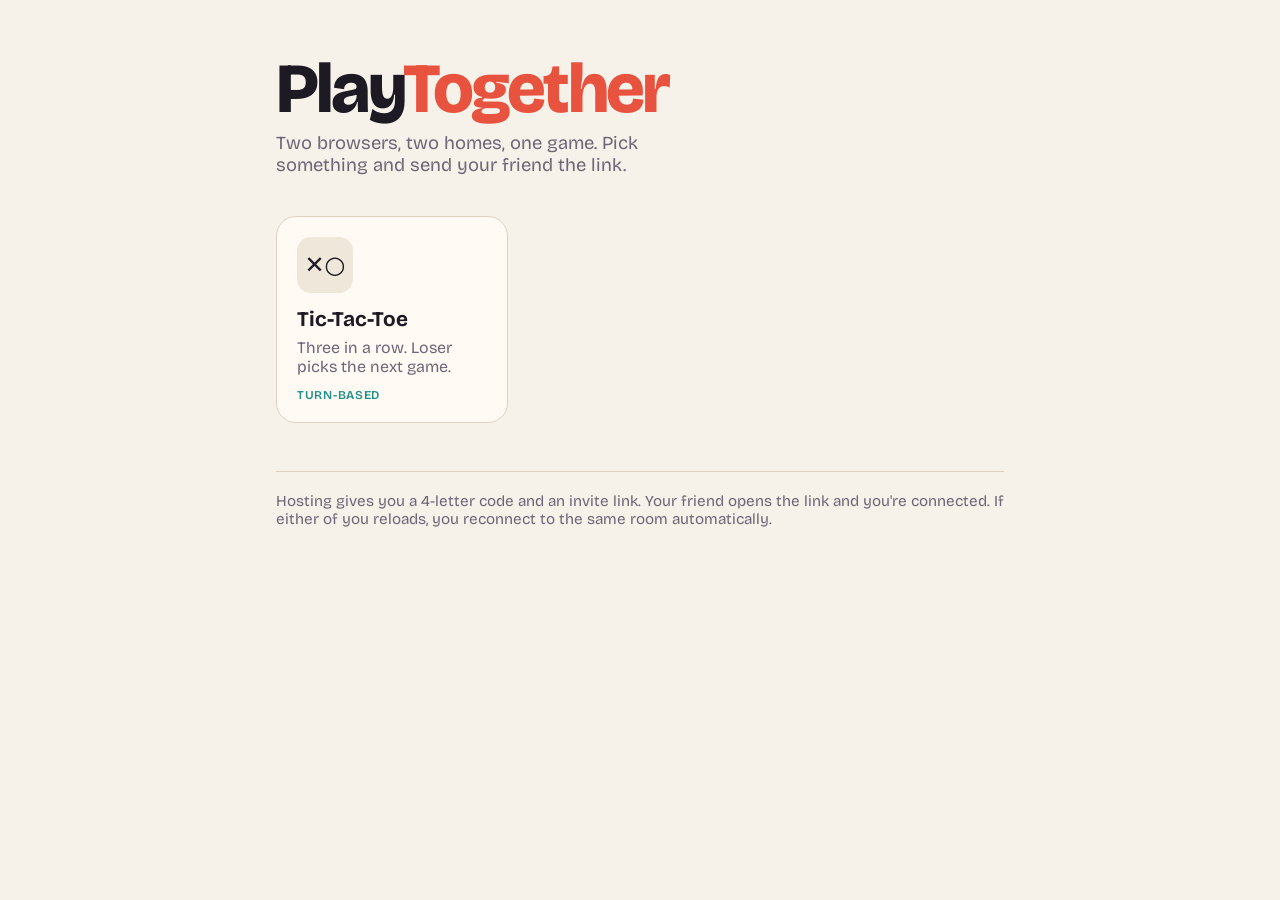
==== index.html @ 5e4cf5e5 "Add PlayTogether hub: lobby, shared PeerJS networking, Tic-Tac-Toe - shared/net.js: host/join overla" ====
<!doctype html>
<html lang="en">
<head>
  <meta charset="utf-8">
  <meta name="viewport" content="width=device-width, initial-scale=1">
  <title>PlayTogether</title>
  <link rel="stylesheet" href="shared/style.css">
  <style>
    .lobby { width: min(760px, 100%); margin: 0 auto; padding: 56px 16px 48px; }
    .lobby h1 { font-size: clamp(2.6rem, 9vw, 4.4rem); font-weight: 800; letter-spacing: -.04em; line-height: .95; margin: 0 0 .6rem; }
    .lobby h1 span { color: var(--accent); }
    .lobby .sub { color: var(--muted); font-size: 1.15rem; margin: 0 0 2.5rem; max-width: 34ch; }
    .grid { display: grid; grid-template-columns: repeat(auto-fill, minmax(220px, 1fr)); gap: 16px; }
    .tile {
      display: grid; gap: 6px; text-decoration: none; color: var(--ink);
      background: var(--surface); border: 1px solid var(--line); border-radius: 20px;
      padding: 20px; transition: transform .12s ease, box-shadow .12s ease;
    }
    .tile:hover { transform: translateY(-3px); box-shadow: var(--shadow); }
    .tile .icon {
      width: 56px; height: 56px; border-radius: 14px; display: grid; place-items: center;
      background: var(--surface-2); font-size: 1.5rem; font-weight: 800; margin-bottom: 8px;
    }
    .tile h2 { margin: 0; font-size: 1.3rem; }
    .tile p { margin: 0; color: var(--muted); }
    .tag { justify-self: start; font-size: .75rem; font-weight: 600; letter-spacing: .06em; text-transform: uppercase; color: var(--accent-2); margin-top: 6px; }
    .how { margin-top: 3rem; color: var(--muted); font-size: .95rem; border-top: 1px solid var(--line); padding-top: 1.2rem; }
  </style>
</head>
<body>
  <main class="lobby">
    <h1>Play<span>Together</span></h1>
    <p class="sub">Two browsers, two homes, one game. Pick something and send your friend the link.</p>
    <div class="grid" id="games"></div>
    <p class="how">Hosting gives you a 4-letter code and an invite link. Your friend opens the link and you're connected. If either of you reloads, you reconnect to the same room automatically.</p>
  </main>
  <script src="games/games.js"></script>
  <script>
    const grid = document.getElementById('games');
    for (const g of window.PT_GAMES || []) {
      const a = document.createElement('a');
      a.className = 'tile';
      a.href = 'games/' + g.id + '/';
      a.innerHTML = '<div class="icon"></div><h2></h2><p></p><span class="tag"></span>';
      a.querySelector('.icon').textContent = g.icon || '🎮';
      a.querySelector('h2').textContent = g.name;
      a.querySelector('p').textContent = g.blurb || '';
      a.querySelector('.tag').textContent = g.type || '';
      grid.appendChild(a);
    }
  </script>
</body>
</html>
---- shared/style.css ----
/* PlayTogether shared styles. Games link this and use the tokens below. */
@import url('https://fonts.googleapis.com/css2?family=Bricolage+Grotesque:opsz,wght@12..96,400;12..96,600;12..96,800&display=swap');

:root {
  --bg: #f6f1e9;
  --surface: #fffaf3;
  --surface-2: #efe7da;
  --ink: #1d1a24;
  --muted: #6d6676;
  --line: #ddd2c2;
  --accent: #e8533f;      /* player 1 / host */
  --accent-ink: #ffffff;
  --accent-2: #1f8f87;    /* player 2 / guest */
  --good: #2f9e5b;
  --radius: 16px;
  --shadow: 0 10px 30px rgba(29, 26, 36, 0.12);
  --font: 'Bricolage Grotesque', ui-sans-serif, system-ui, -apple-system, 'Segoe UI', sans-serif;
  color-scheme: light;
}
@media (prefers-color-scheme: dark) {
  :root:not([data-theme="light"]) {
    --bg: #15131b;
    --surface: #1f1c27;
    --surface-2: #2a2634;
    --ink: #f3eee6;
    --muted: #a49cb0;
    --line: #363142;
    --accent: #ff6b57;
    --accent-2: #3cc6bb;
    --shadow: 0 10px 30px rgba(0, 0, 0, 0.45);
    color-scheme: dark;
  }
}
:root[data-theme="dark"] {
  --bg: #15131b; --surface: #1f1c27; --surface-2: #2a2634; --ink: #f3eee6; --muted: #a49cb0;
  --line: #363142; --accent: #ff6b57; --accent-2: #3cc6bb; --shadow: 0 10px 30px rgba(0,0,0,.45);
  color-scheme: dark;
}

* { box-sizing: border-box; }
html, body { margin: 0; }
body {
  background: var(--bg);
  color: var(--ink);
  font-family: var(--font);
  min-height: 100vh;
  -webkit-font-smoothing: antialiased;
}
button, input { font: inherit; }
[hidden] { display: none !important; }

/* ---------- buttons & inputs ---------- */
.pt-btn {
  appearance: none; border: 0; cursor: pointer;
  background: var(--accent); color: var(--accent-ink);
  font-weight: 600; font-size: 1rem;
  padding: 0.7rem 1.2rem; border-radius: 999px;
  text-decoration: none; display: inline-flex; align-items: center; justify-content: center; gap: .4rem;
  transition: transform .08s ease, filter .15s ease;
}
.pt-btn:hover { filter: brightness(1.06); }
.pt-btn:active { transform: translateY(1px) scale(.98); }
.pt-btn:focus-visible, .pt-input:focus-visible { outline: 3px solid var(--accent-2); outline-offset: 2px; }
.pt-btn-big { width: 100%; padding: 1rem; font-size: 1.15rem; }
.pt-btn-small { padding: .4rem .9rem; font-size: .9rem; }
.pt-btn-ghost { background: transparent; color: var(--ink); box-shadow: inset 0 0 0 1.5px var(--line); }

.pt-input {
  flex: 1 1 0; min-width: 0; width: 0;
  background: var(--surface-2); color: var(--ink);
  border: 1.5px solid var(--line); border-radius: 999px;
  padding: .7rem 1rem; font-size: 1.1rem; font-weight: 600;
  letter-spacing: .3em; text-transform: uppercase; text-align: center;
}

/* ---------- overlay ---------- */
.pt-overlay {
  position: fixed; inset: 0; z-index: 50;
  display: grid; place-items: center; padding: 16px;
  background: color-mix(in srgb, var(--bg) 70%, transparent);
  backdrop-filter: blur(6px);
}
.pt-card {
  width: min(380px, 100%);
  background: var(--surface); border: 1px solid var(--line);
  border-radius: 24px; box-shadow: var(--shadow);
  padding: 28px 24px; text-align: center;
}
.pt-eyebrow { font-size: .8rem; letter-spacing: .14em; text-transform: uppercase; color: var(--muted); font-weight: 600; }
.pt-title { margin: .25rem 0 1.25rem; font-size: 1.8rem; font-weight: 800; letter-spacing: -.02em; }
.pt-card-body { display: grid; gap: 14px; }
.pt-or { color: var(--muted); font-size: .9rem; display: flex; align-items: center; gap: 10px; }
.pt-or::before, .pt-or::after { content: ''; flex: 1; height: 1px; background: var(--line); }
.pt-join { display: flex; gap: 8px; }
.pt-code {
  font-size: 3.2rem; font-weight: 800; letter-spacing: .2em; padding-left: .2em;
  background: var(--surface-2); border-radius: var(--radius); padding-block: .4rem;
}
.pt-code-small { font-size: 1.8rem; }
.pt-row { display: flex; gap: 8px; justify-content: center; flex-wrap: wrap; }
.pt-muted { color: var(--muted); margin: 0; }
.pt-status { color: var(--muted); margin: 0; display: flex; gap: 8px; align-items: center; justify-content: center; font-size: .95rem; }
.pt-error { color: var(--accent); margin: 0; }
.pt-spinner {
  width: 14px; height: 14px; border-radius: 50%; flex: none;
  border: 2px solid var(--line); border-top-color: var(--accent-2);
  animation: pt-spin .8s linear infinite;
}
@keyframes pt-spin { to { transform: rotate(360deg); } }

/* ---------- chrome: lobby link, status pill, banner ---------- */
.pt-lobby-link {
  position: fixed; top: 14px; left: 16px; z-index: 40;
  color: var(--muted); text-decoration: none; font-weight: 600; font-size: .95rem;
}
.pt-lobby-link:hover { color: var(--ink); }
.pt-pill {
  position: fixed; top: 10px; right: 16px; z-index: 40;
  display: inline-flex; align-items: center; gap: 8px;
  background: var(--surface); border: 1px solid var(--line); border-radius: 999px;
  padding: .35rem .8rem; font-size: .85rem; font-weight: 600; color: var(--muted);
}
.pt-dot { width: 8px; height: 8px; border-radius: 50%; background: var(--muted); }
.pt-pill.is-on .pt-dot { background: var(--good); box-shadow: 0 0 0 3px color-mix(in srgb, var(--good) 25%, transparent); }
.pt-banner {
  position: fixed; left: 50%; bottom: 16px; transform: translateX(-50%); z-index: 60;
  display: flex; gap: 12px; align-items: center;
  background: var(--ink); color: var(--bg); border-radius: 999px;
  padding: .5rem .6rem .5rem 1.1rem; box-shadow: var(--shadow); font-weight: 600;
  max-width: calc(100% - 32px);
}

/* ---------- common game layout ---------- */
.game {
  min-height: 100vh; display: grid; place-items: center;
  padding: 64px 16px 32px;
}
.game-inner { width: min(480px, 100%); display: grid; gap: 20px; justify-items: center; }
.game-status { font-size: 1.3rem; font-weight: 600; text-align: center; min-height: 1.6em; }
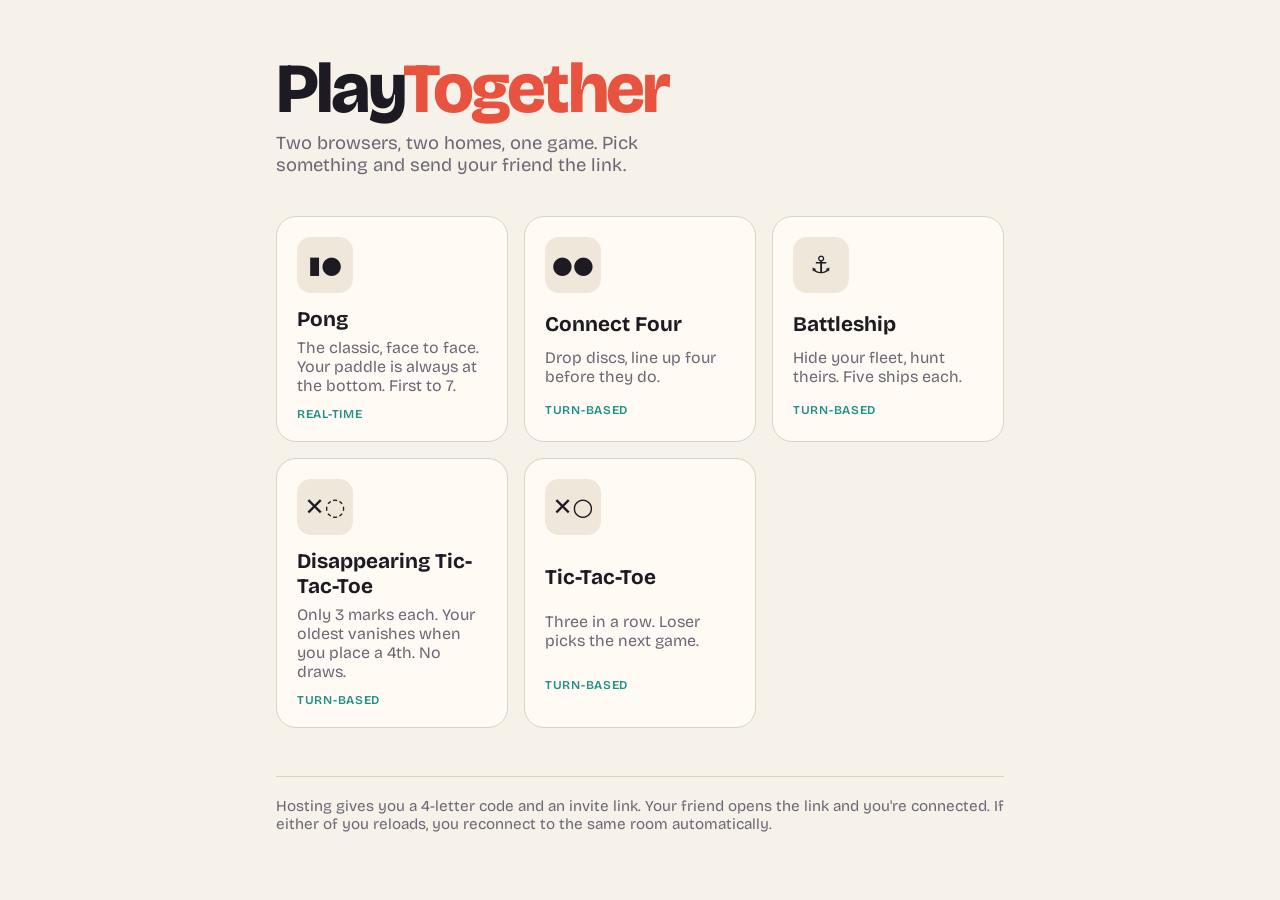
==== commit ca2aad1c: "Always load the newest game list in the lobby GitHub Pages lets browsers cache files for 10 minutes," ====
--- a/index.html
+++ b/index.html
@@ -34,9 +34,16 @@
     <div class="grid" id="games"></div>
     <p class="how">Hosting gives you a 4-letter code and an invite link. Your friend opens the link and you're connected. If either of you reloads, you reconnect to the same room automatically.</p>
   </main>
-  <script src="games/games.js"></script>
   <script>
+    // Load the registry with a cache-buster: GitHub Pages lets browsers cache files for 10 minutes,
+    // which would otherwise hide newly added games right after a deploy.
     const grid = document.getElementById('games');
+    const reg = document.createElement('script');
+    reg.src = 'games/games.js?t=' + Date.now();
+    reg.onload = renderGames;
+    reg.onerror = () => { grid.textContent = 'Could not load the game list. Try reloading.'; };
+    document.body.appendChild(reg);
+    function renderGames() {
     for (const g of window.PT_GAMES || []) {
       const a = document.createElement('a');
       a.className = 'tile';
@@ -48,6 +55,7 @@
       a.querySelector('.tag').textContent = g.type || '';
       grid.appendChild(a);
     }
+    }
   </script>
 </body>
 </html>
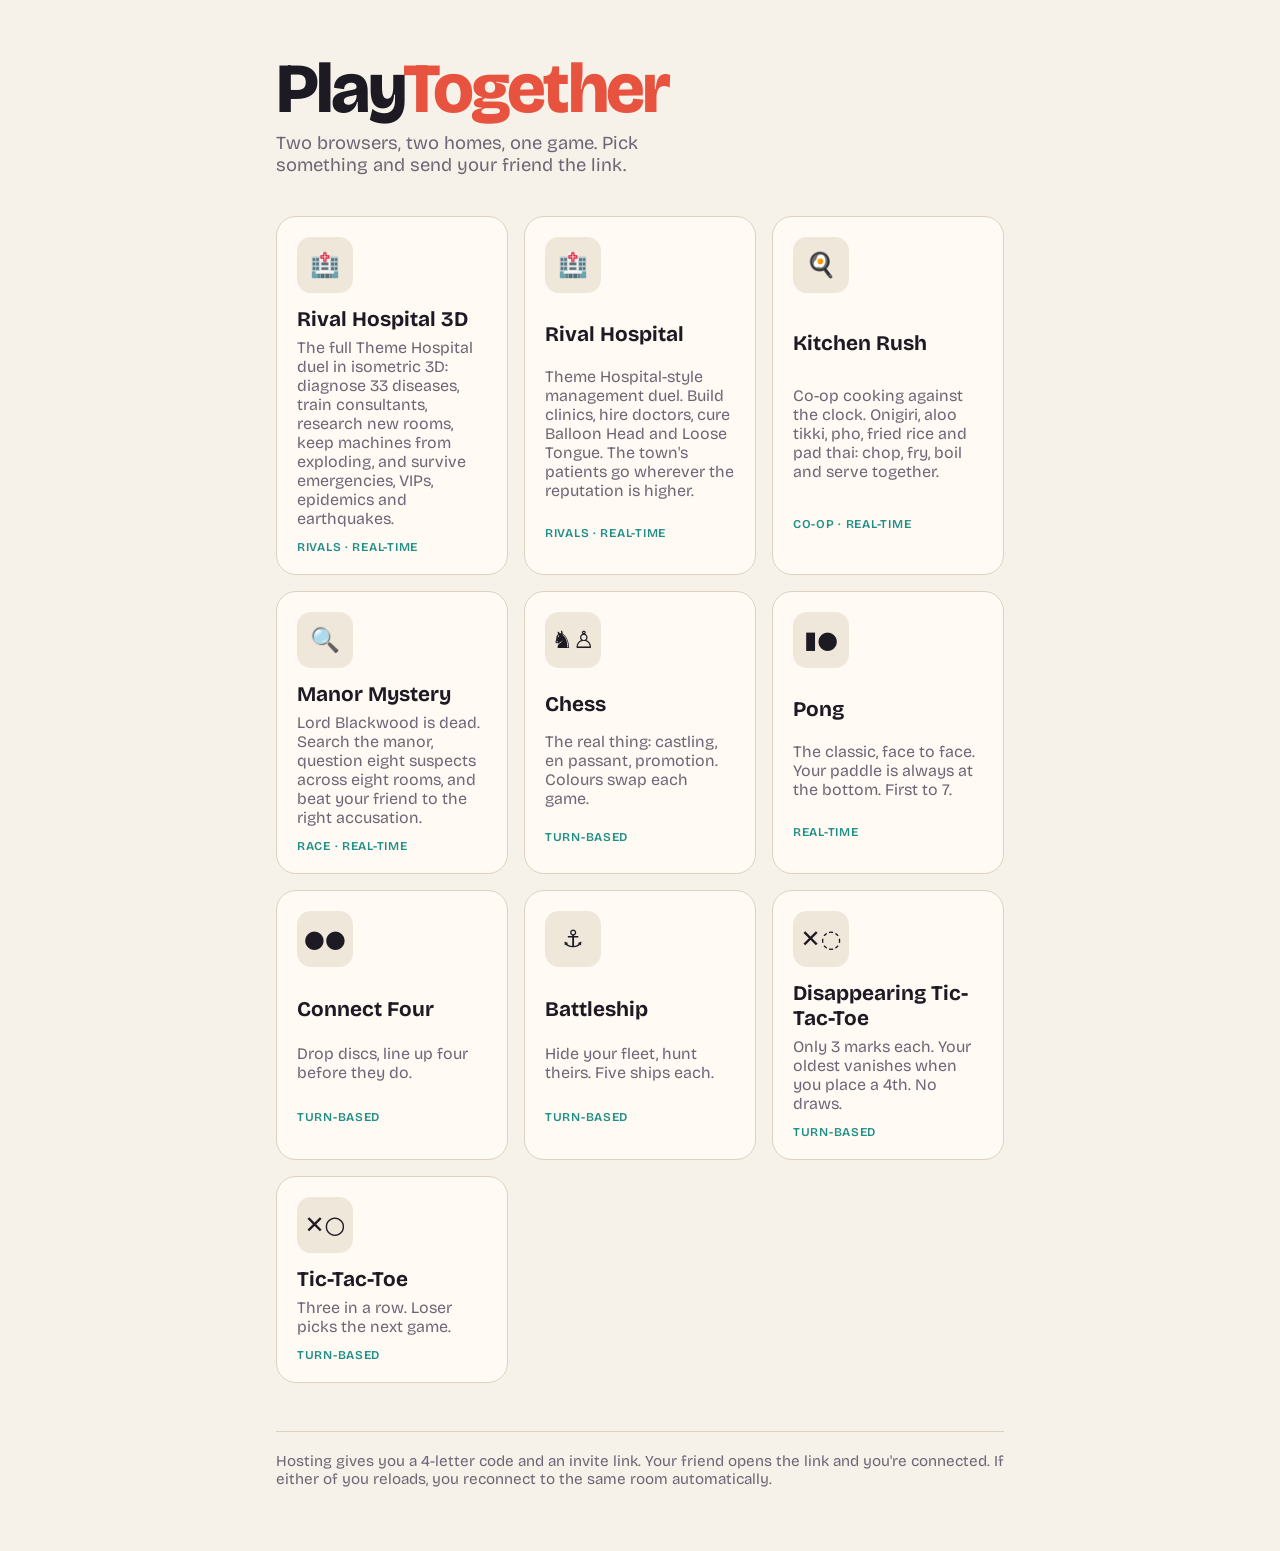
==== commit 92af1f51: "Lobby opens games fresh; version warning names who must reload The host opens a game from the lobby " ====
--- a/index.html
+++ b/index.html
@@ -47,7 +47,7 @@
     for (const g of window.PT_GAMES || []) {
       const a = document.createElement('a');
       a.className = 'tile';
-      a.href = 'games/' + g.id + '/';
+      a.href = 'games/' + g.id + '/?t=' + Date.now();   // never open a cached copy of a game page from before a deploy
       a.innerHTML = '<div class="icon"></div><h2></h2><p></p><span class="tag"></span>';
       a.querySelector('.icon').textContent = g.icon || '🎮';
       a.querySelector('h2').textContent = g.name;
--- a/shared/style.css
+++ b/shared/style.css
@@ -71,6 +71,7 @@
   border: 1.5px solid var(--line); border-radius: 999px;
   padding: .7rem 1rem; font-size: 1.1rem; font-weight: 600;
   letter-spacing: .3em; text-transform: uppercase; text-align: center;
+  font-family: var(--font);
 }
 
 /* ---------- overlay ---------- */
@@ -93,6 +94,7 @@
 .pt-or::before, .pt-or::after { content: ''; flex: 1; height: 1px; background: var(--line); }
 .pt-join { display: flex; gap: 8px; }
 .pt-code {
+  font-family: var(--font); font-variant-numeric: lining-nums;
   font-size: 3.2rem; font-weight: 800; letter-spacing: .2em; padding-left: .2em;
   background: var(--surface-2); border-radius: var(--radius); padding-block: .4rem;
 }
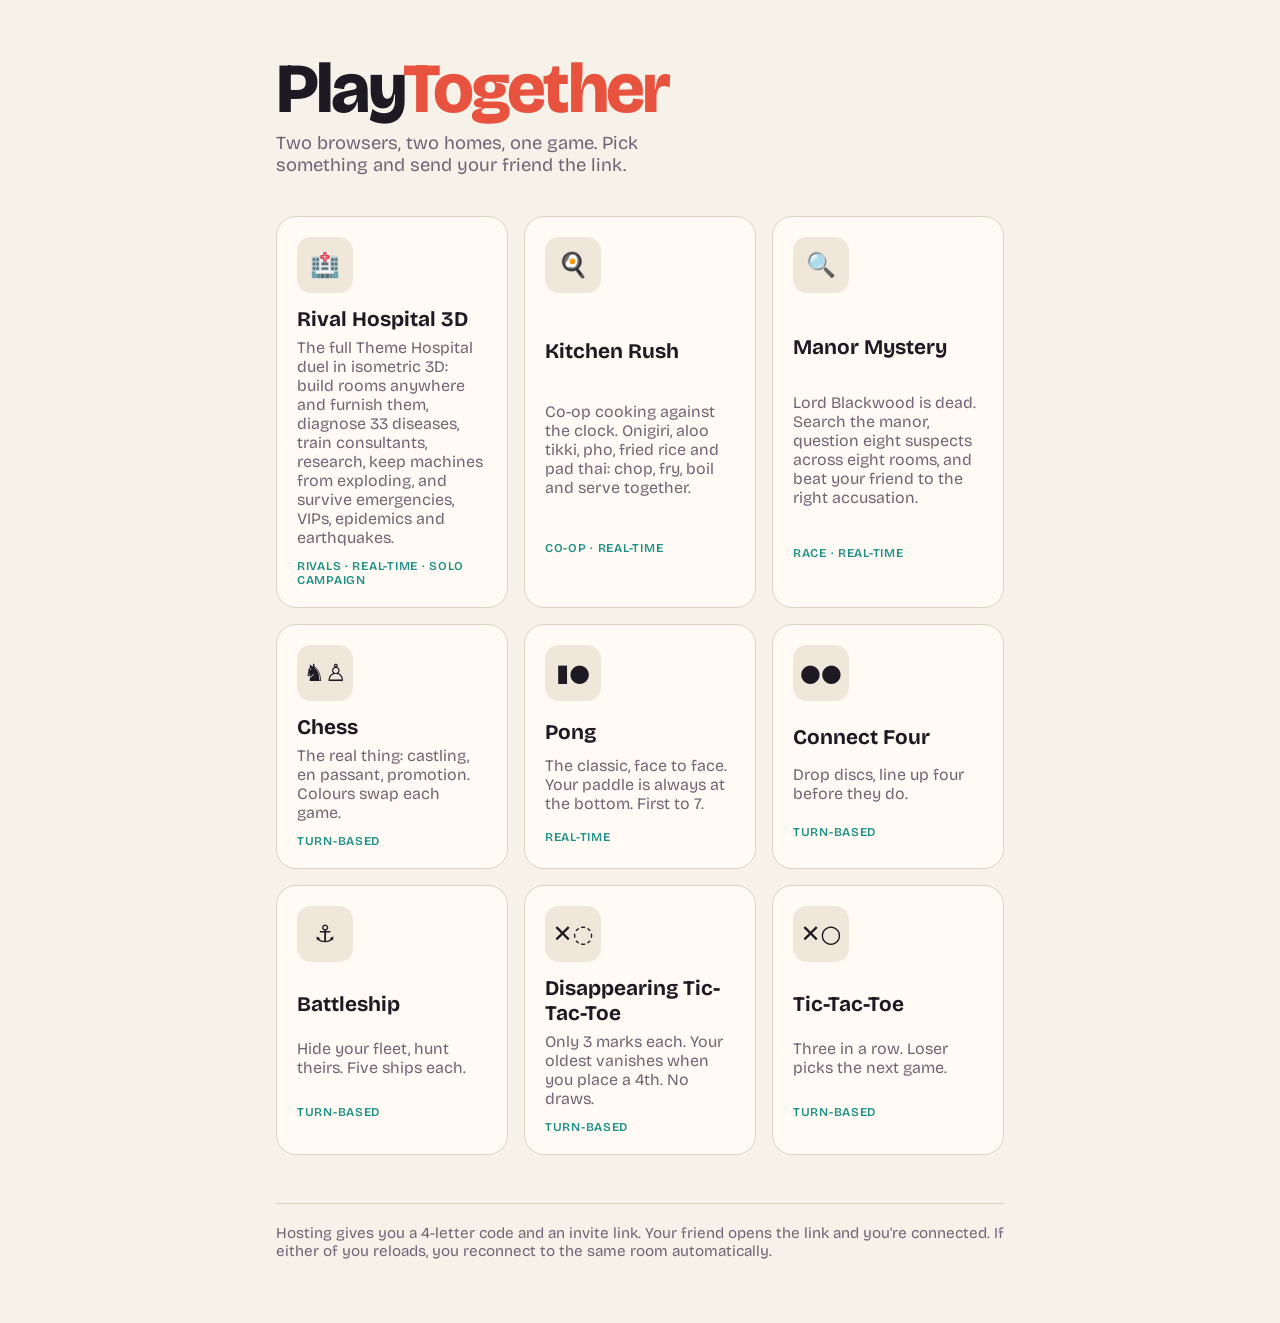
==== commit b8dd10ae: "Rival Hospital 3D: campaign carries your hospital, faster duel research, clearer epidemic tags - Lob" ====
--- a/index.html
+++ b/index.html
@@ -45,6 +45,7 @@
     document.body.appendChild(reg);
     function renderGames() {
     for (const g of window.PT_GAMES || []) {
+      if (g.hidden) continue;
       const a = document.createElement('a');
       a.className = 'tile';
       a.href = 'games/' + g.id + '/?t=' + Date.now();   // never open a cached copy of a game page from before a deploy
